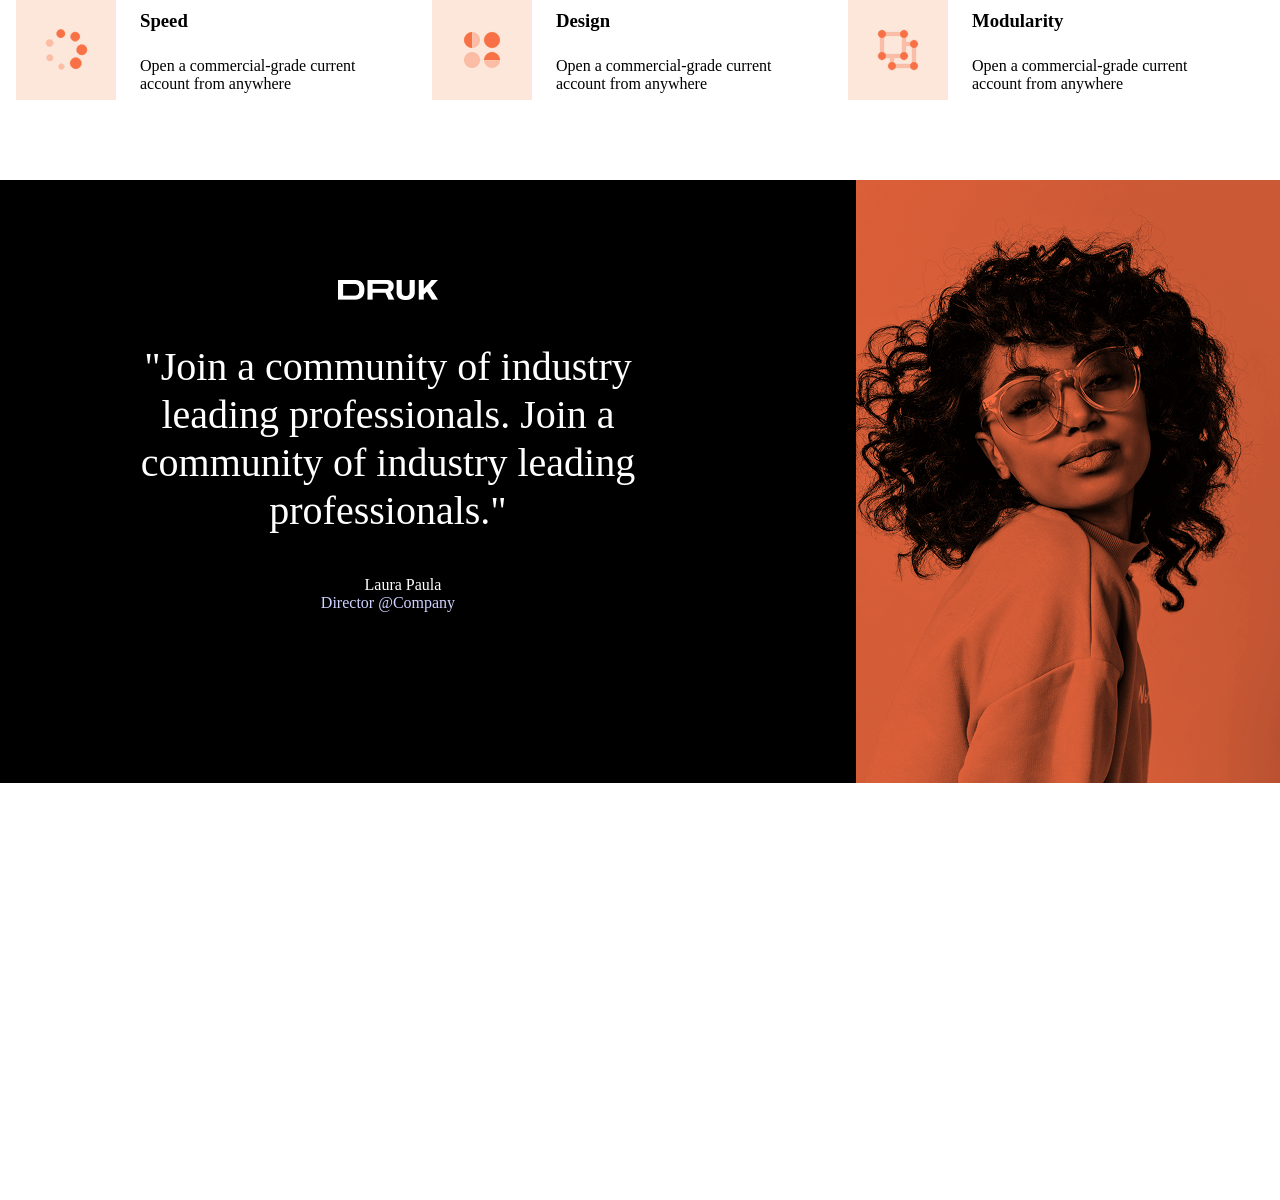
==== project2/index.html @ 960d036e "yangilashss" ====
<!DOCTYPE html>
<html lang="en">
<head>
    <meta charset="UTF-8">
    <title>11</title>
    <link rel="stylesheet" href="main.css">
</head>
<body>
<div class="container">
    <div class="div__box">
        <div class="div_box__one">
            <img class="div__box__one__img" src="img/Frame.png" alt="Frame 1">
            <div>
                <h3 class="div__box__one__h">Speed</h3>
                <p class="div__box__one__p">Open a commercial-grade current account from anywhere</p>
            </div>
        </div>
        <div class="div_box__one">
            <img class="div__box__one__img" src="img/Frame2.png " alt="Frame 2">
            <div>
                <h3 class="div__box__one__h">Design</h3>
                <p class="div__box__one__p">Open a commercial-grade current account from anywhere</p>
            </div>
        </div>
        <div class="div_box__one">
            <img class="div__box__one__img" src="img/Frame3.png" alt="Frame 3" width="100" height="100">
            <div>
                <h3 class="div__box__one__h">Modularity</h3>
                <p class="div__box__one__p">Open a commercial-grade current account from anywhere</p>
            </div>


        </div>


    </div>
    <div class="div__box__second">
        <div class="druk__box">
            <div style="text-align: center; ">
                <img src="img/IMAGE.png" alt="IMAGE" class="druk__box__img">
                <p class="text">"Join a community of industry
                    leading professionals. Join a
                    community of industry leading
                    professionals."</p>
                <p class="text2">Laura Paula </p>
                <p class="text3">Director @Company</p>
            </div>
            <div class="Red__girl__box">
                <img src="img/RedGirls.png" alt="girl">
            </div>

        </div>

    </div>


</div>

</body>
</html>
---- project2/main.css ----
* {
    box-sizing: border-box;
    margin: 0;
    padding: 0;
}

body {
    height: 1200px;
}

.div__box {
    display: flex;
    width: 1280px;
    height: 100px;
    justify-content: center;
    margin: 0 auto;
    margin-bottom: 80px;
}

.div_box__one {
    width: 416px;
    height: 100px;
    display: flex;
    gap: 24px;
    column-gap: 24px;

}

.div__box__one__h {
    padding-top: 10px;
    margin-bottom: 25px;
    height: 32px;
    width: 74px;
}

.div__box__one__p {
    height: 48px;
    width: 257px;
}

.div__box__second {
    height: 603px;
    width: 1280px;
    background-color: black;
    margin: 0 auto;
}

.druk__box {
    display: flex;
    width: 610px;
    height: 403px;
    margin-right:143px;
    margin-left:100px;
    justify-content: space-between;
}
.druk__box__img {
    width:100px;
    height:20px;
    margin-bottom: 39px;
    margin-top: 100px;
}
.texts__box {
    width: 156px;
    height: 51px;
    margin-bottom:20px;
}
.text {
    color: white;
    width: 576px;
    height: 192px;
    font-size:40px;
    line-height: 48px;
    margin-bottom:41px;
}
.text2 {
    color: white;
    padding-left:30px
}
.text3 {
    color: #ced2ff;
}

.Red__girl__box {
    margin-left: 180px;
}
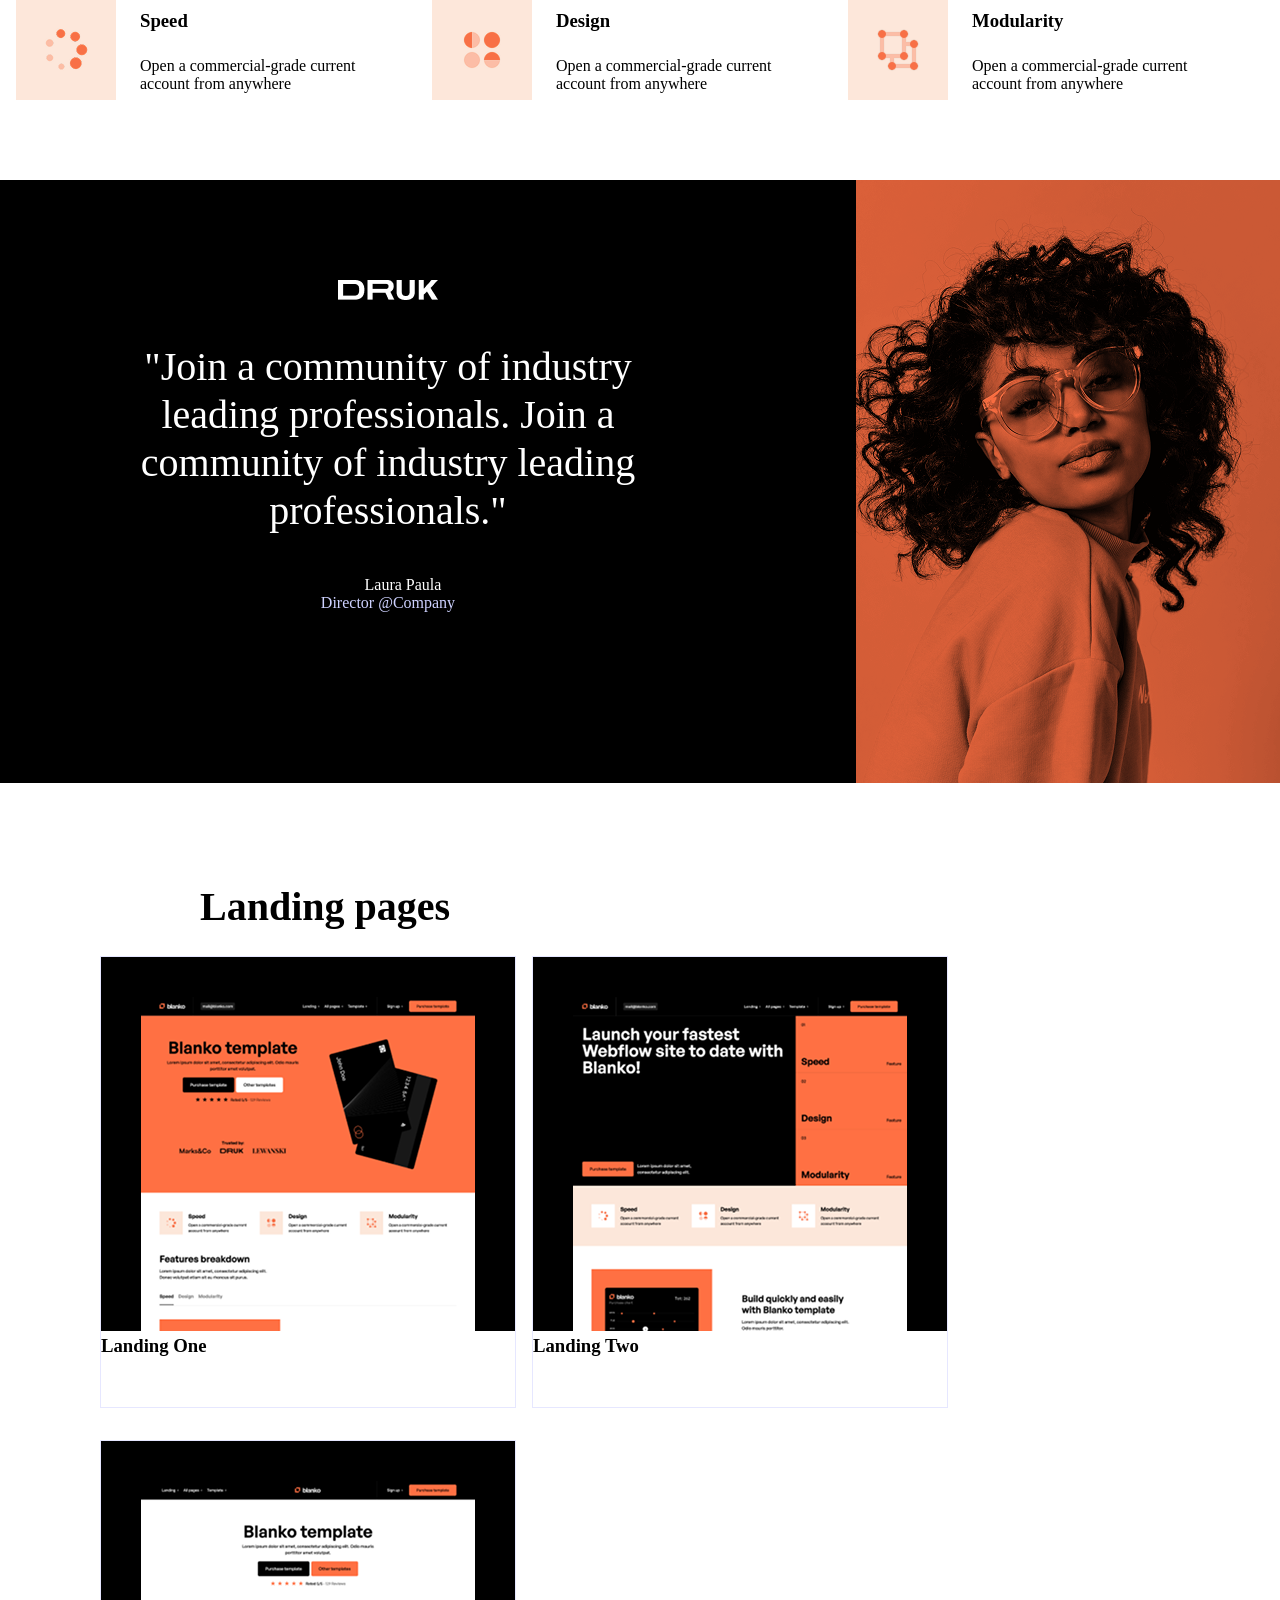
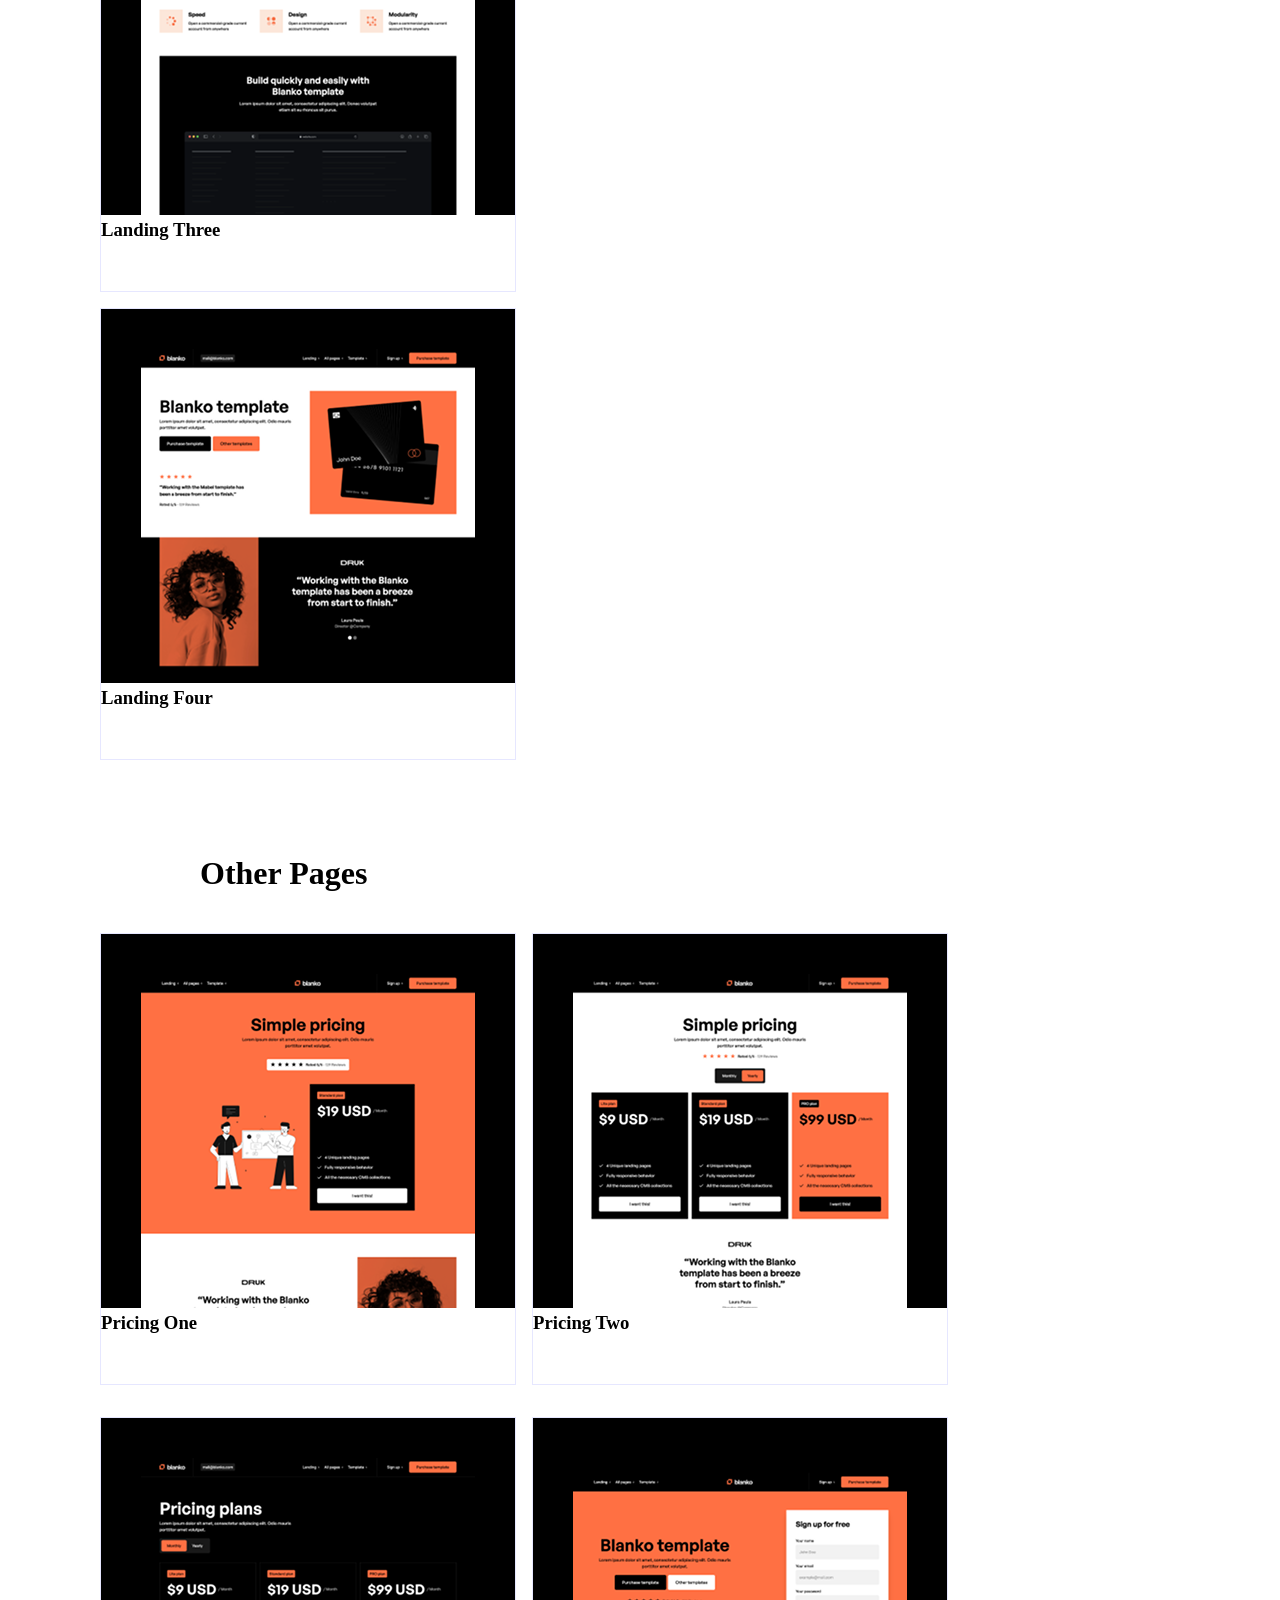
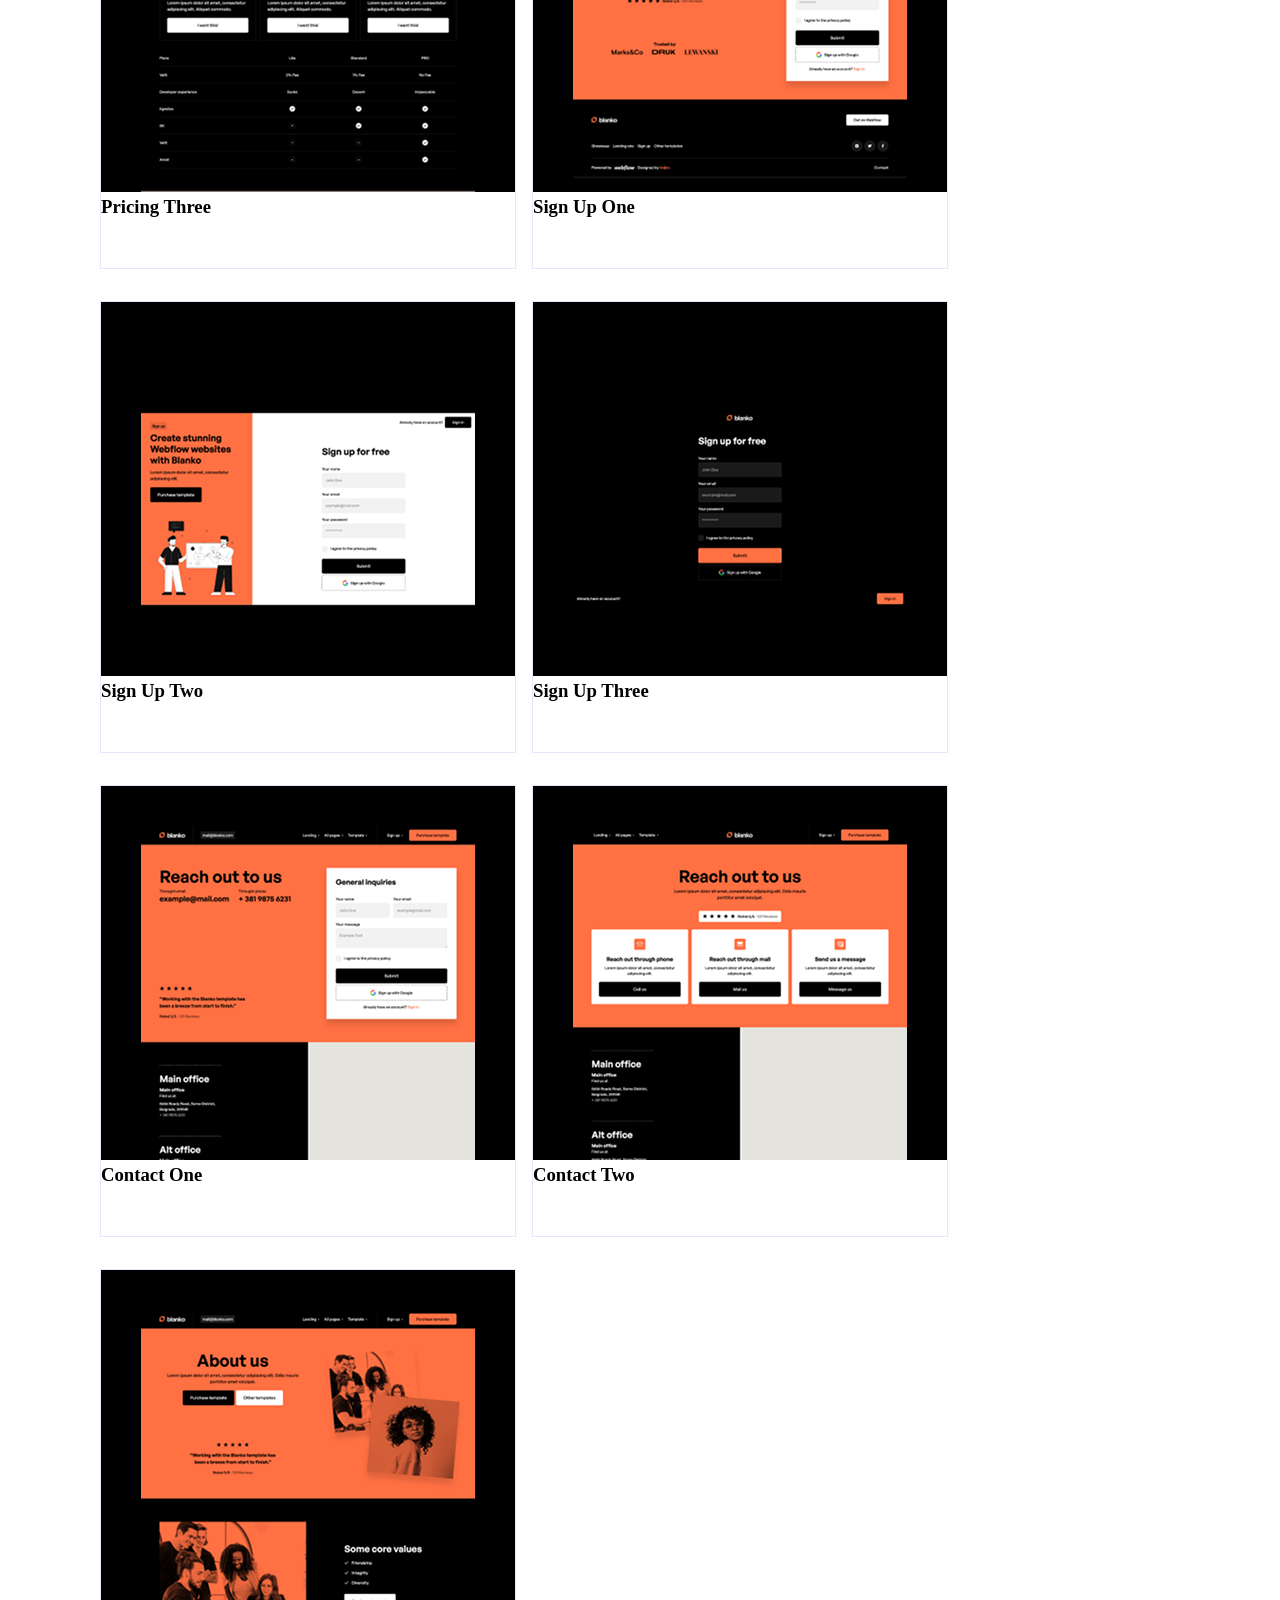
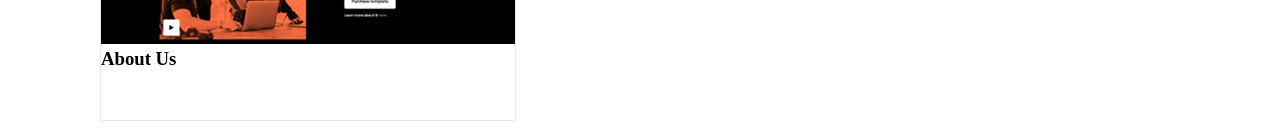
==== commit 69804cbe: "100%" ====
--- a/project2/index.html
+++ b/project2/index.html
@@ -54,7 +54,75 @@
     </div>
 
 
+    <div class="section__third">
+
+        <h1 class="h1">Landing pages</h1>
+
+        <div class="section__third__box">
+            <div class="section__third__box__one">
+                <img src="img/LandingOne.png" alt="Landing One">
+                <h3>Landing One</h3></div>
+            <div class="section__third__box__one">
+                <img src="img/LandingTwo.png" alt="Landing Two">
+                <h3>Landing Two</h3>
+            </div>
+            <div class="section__third__box__one">
+
+                <img src="img/LandingThree.png " alt="Landing Three">
+
+                <h3>Landing Three</h3>
+            </div>
+        </div>
+
+        <div class="section__third__box">
+            <div class="section__third__box__one">
+
+                <img src="img/LandingFour.png" alt="Landing Four">
+
+                <h3>Landing Four</h3>
+            </div>
+        </div>
+
+    <div class="section__fourth__box">
+        <h1 style="padding-left:100px;padding-top:79px;margin-bottom:25px;width:100%; ">Other Pages</h1>
+        <div class="section__fourth__box__one">
+            <img src="img/PricingOne.png" alt="Pricing One">
+            <h3>Pricing One</h3>
+        </div>
+        <div class="section__fourth__box__one">
+            <img src="img/PricingTwo.png" alt="Pricing Two">
+            <h3>Pricing Two</h3>
+        </div>
+        <div class="section__fourth__box__one">
+            <img src="img/PricingThree.png" alt="Pricing Three">
+            <h3>Pricing Three</h3>
+        </div>
+        <div class="section__fourth__box__one">
+            <img src="img/SignUpOne.png" alt="Signup One">
+            <h3>Sign Up One</h3>
+        </div>
+        <div class="section__fourth__box__one">
+            <img src="img/SignUpTwo.png" alt="Signup Two">
+            <h3>Sign Up Two</h3>
+        </div>
+        <div class="section__fourth__box__one">
+            <img src="img/SignUpThree.png" alt="Signup Three">
+            <h3>Sign Up Three</h3>
+        </div>
+        <div class="section__fourth__box__one">
+            <img src="img/ContactOne.png" alt="Signup One">
+            <h3>Contact One</h3>
+        </div>
+        <div class="section__fourth__box__one">
+            <img src="img/ContactTwo.png" alt="Contact Two">
+            <h3>Contact Two</h3>
+        </div>
+        <div class="section__fourth__box__one">
+            <img src="img/AboutUs.png" alt="About Us">
+            <h3>About Us</h3>
+        </div>
+    </div>
+    </div>
 </div>
-
 </body>
 </html>
--- a/project2/main.css
+++ b/project2/main.css
@@ -43,6 +43,7 @@
     width: 1280px;
     background-color: black;
     margin: 0 auto;
+    margin-bottom:100px;
 }
 
 .druk__box {
@@ -84,3 +85,39 @@
     margin-left: 180px;
 }
 
+
+
+.h1 {
+
+    padding-left: 200px;
+    font-size:40px;
+    line-height: 48px;
+    font-weight: 700px;
+    margin-bottom: 25px;
+}
+.section__third__box {
+    display: flex;
+    flex-wrap: wrap;
+    gap: 16px;
+    padding-left: 100px;
+
+
+}
+.section__third__box__one {
+    height: 452px;
+    width: 416px;
+    border:1px solid #e6e7ff;
+    margin-bottom: 16px;
+}
+.section__fourth__box {
+    display: flex;
+    flex-wrap: wrap;
+    gap: 16px;
+    padding-left: 100px;
+}
+.section__fourth__box__one {
+    height: 452px;
+    width: 416px;
+    border:1px solid #e6e7ff;
+    margin-bottom: 16px;
+}
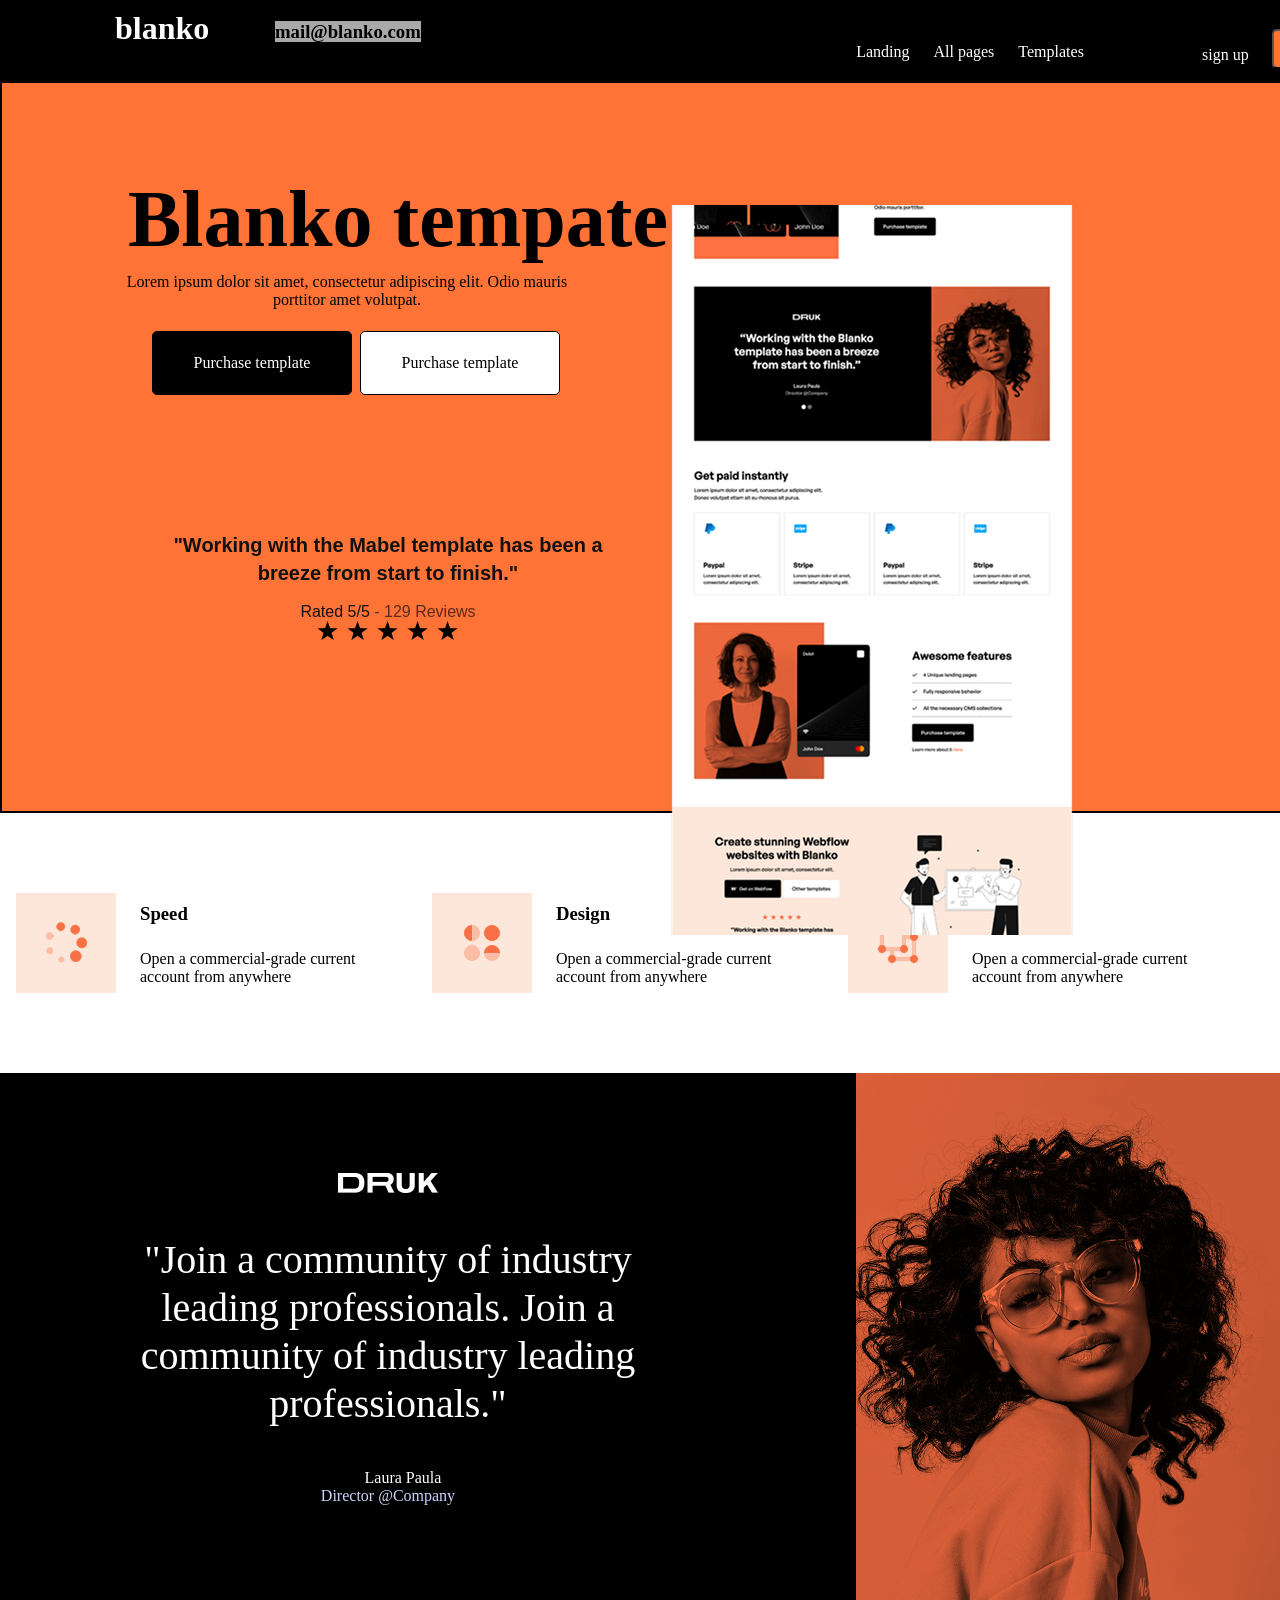
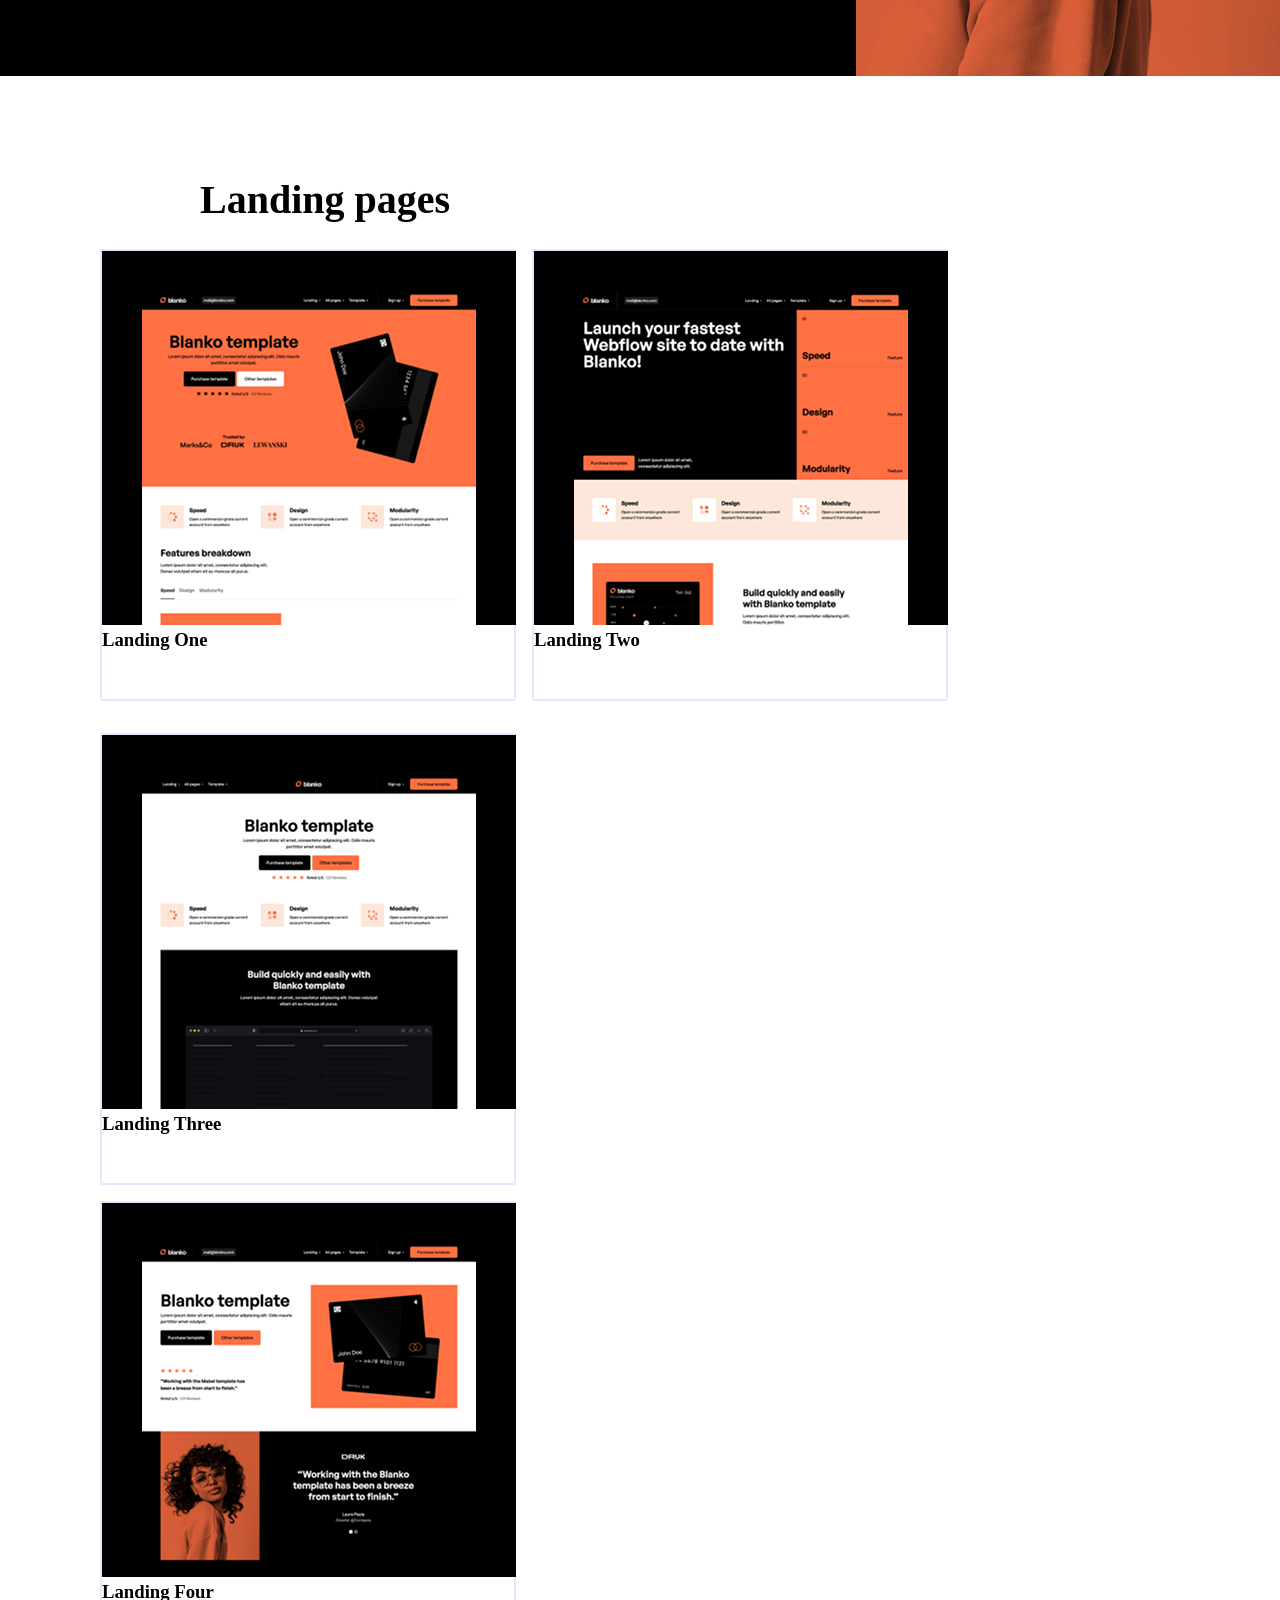
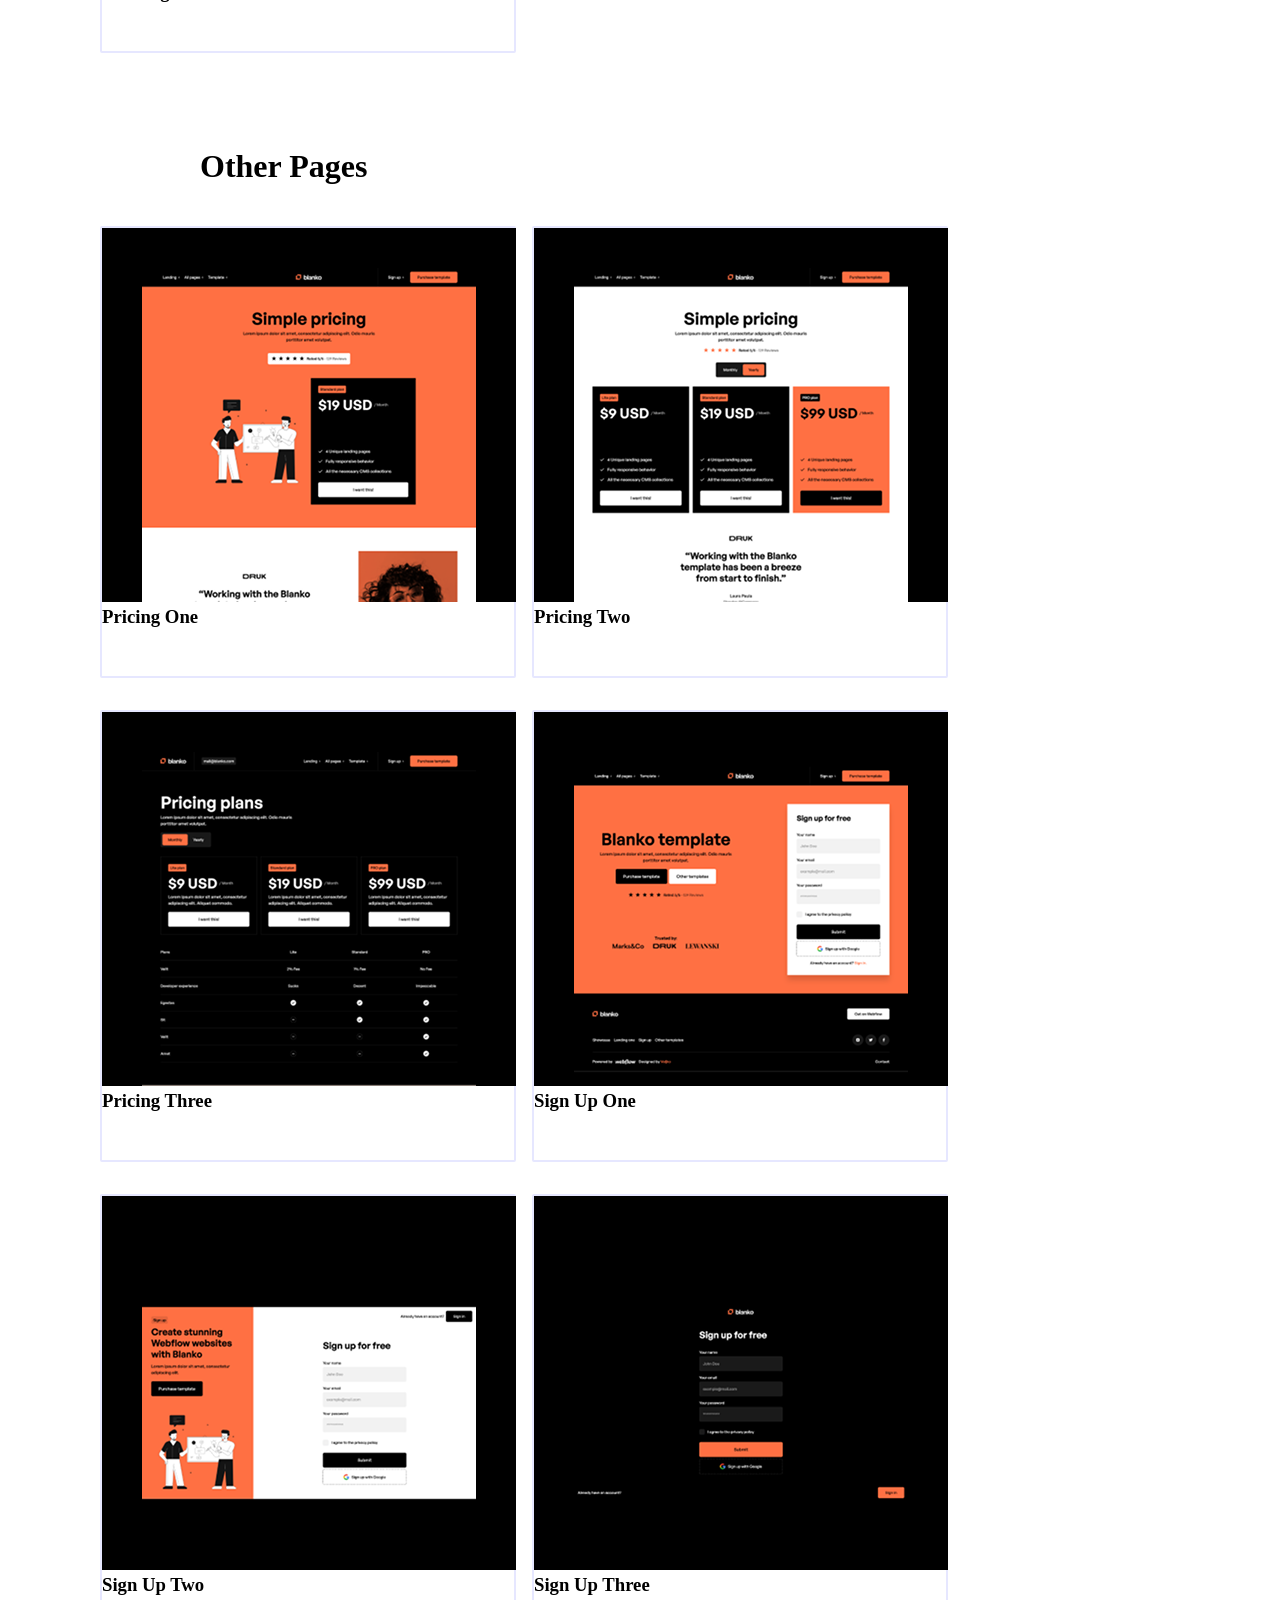
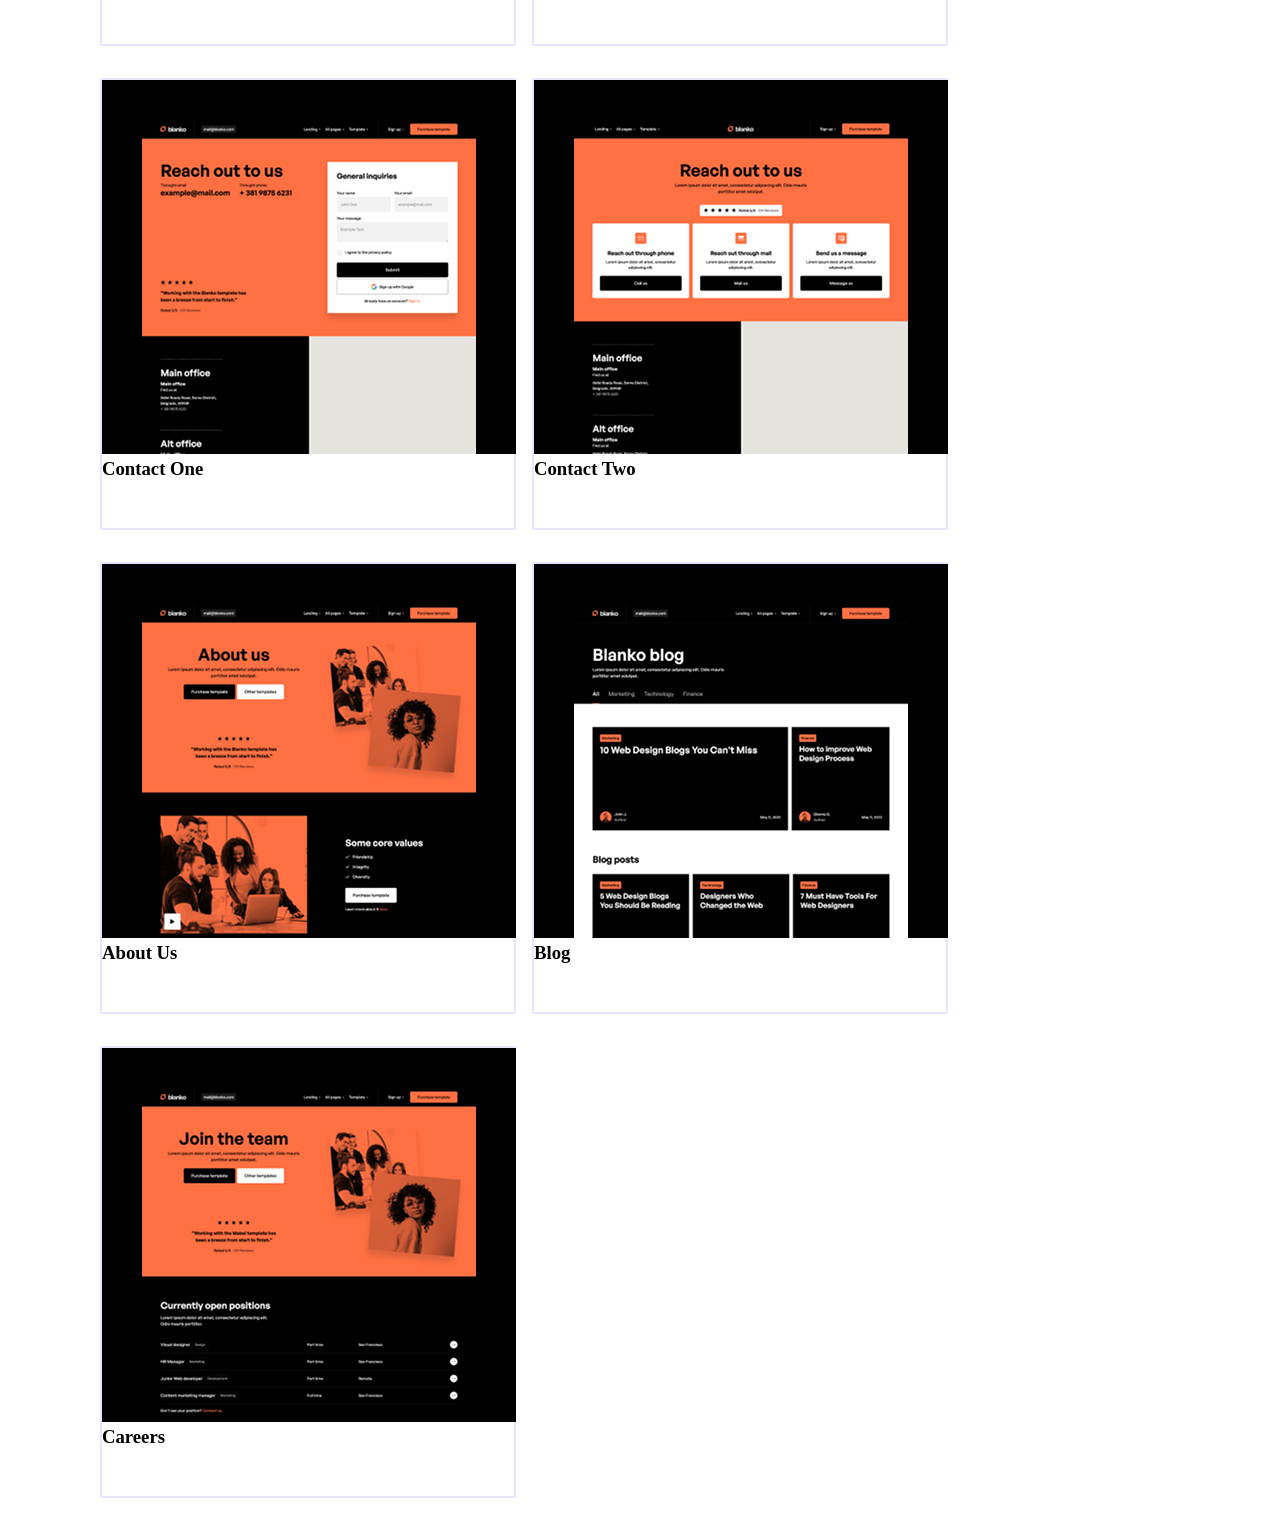
==== commit 3d8a1b9e: "upgrade" ====
--- a/project2/index.html
+++ b/project2/index.html
@@ -6,6 +6,41 @@
     <link rel="stylesheet" href="main.css">
 </head>
 <body>
+
+<header>
+    <div class="logo">
+        <div class="header">
+            <h1 class="blanko">blanko</h1>
+            <h3 class="mail" >mail@blanko.com</h3>
+            <div class="menu">
+            <p class="logo__text">Landing</p>
+            <p class="logo__text" > All pages</p>
+            <p class="logo__text" >Templates</p>
+            </div>
+            <p class="sign">sign up</p>
+            <button class="template">Purchase Template</button>
+        </div>
+        <div class="nav">
+            <div class="blanko__t">
+                <h1 class="blank_t">Blanko tempate</h1>
+                <p style="width:450px;margin-left:120px">Lorem ipsum dolor sit amet, consectetur adipiscing elit. Odio mauris
+                    porttitor amet volutpat.</p>
+                <div class="card__box">
+                    <div class="card1"><p class="card1__text">Purchase template</p></div>
+                    <div class="card"><p class="card__text">Purchase template</p></div>
+
+                    <div class="review">
+                        <p class="review__text">"Working with the Mabel template has been a breeze from start to finish."</p>
+                        <p class="review__rating">Rated 5/5 <span class="review__count">- 129 Reviews</span></p>
+                        <img src="img/stars.png" class="rewiev__stars" alt="stars">
+                    </div>
+                </div>
+                <img src="img/blankoIMG.png" class="blank__img" alt="blanko">
+            </div>
+
+        </div>
+    </div>
+</header>
 <div class="container">
     <div class="div__box">
         <div class="div_box__one">
@@ -83,45 +118,53 @@
             </div>
         </div>
 
-    <div class="section__fourth__box">
-        <h1 style="padding-left:100px;padding-top:79px;margin-bottom:25px;width:100%; ">Other Pages</h1>
-        <div class="section__fourth__box__one">
-            <img src="img/PricingOne.png" alt="Pricing One">
-            <h3>Pricing One</h3>
+        <div class="section__fourth__box">
+            <h1 style="padding-left:100px;padding-top:79px;margin-bottom:25px;width:100%; ">Other Pages</h1>
+            <div class="section__fourth__box__one">
+                <img src="img/PricingOne.png" alt="Pricing One">
+                <h3>Pricing One</h3>
+            </div>
+            <div class="section__fourth__box__one">
+                <img src="img/PricingTwo.png" alt="Pricing Two">
+                <h3>Pricing Two</h3>
+            </div>
+            <div class="section__fourth__box__one">
+                <img src="img/PricingThree.png" alt="Pricing Three">
+                <h3>Pricing Three</h3>
+            </div>
+            <div class="section__fourth__box__one">
+                <img src="img/SignUpOne.png" alt="Signup One">
+                <h3>Sign Up One</h3>
+            </div>
+            <div class="section__fourth__box__one">
+                <img src="img/SignUpTwo.png" alt="Signup Two">
+                <h3>Sign Up Two</h3>
+            </div>
+            <div class="section__fourth__box__one">
+                <img src="img/SignUpThree.png" alt="Signup Three">
+                <h3>Sign Up Three</h3>
+            </div>
+            <div class="section__fourth__box__one">
+                <img src="img/ContactOne.png" alt="Signup One">
+                <h3>Contact One</h3>
+            </div>
+            <div class="section__fourth__box__one">
+                <img src="img/ContactTwo.png" alt="Contact Two">
+                <h3>Contact Two</h3>
+            </div>
+            <div class="section__fourth__box__one">
+                <img src="img/AboutUs.png" alt="About Us">
+                <h3>About Us</h3>
+            </div>
+            <div class="section__fourth__box__one">
+                <img src="img/Blog.png" alt="Blog">
+                <h3>Blog</h3>
+            </div>
+            <div class="section__fourth__box__one">
+                <img src="img/Careers.png" alt="Careers">
+                <h3>Careers</h3>
+            </div>
         </div>
-        <div class="section__fourth__box__one">
-            <img src="img/PricingTwo.png" alt="Pricing Two">
-            <h3>Pricing Two</h3>
-        </div>
-        <div class="section__fourth__box__one">
-            <img src="img/PricingThree.png" alt="Pricing Three">
-            <h3>Pricing Three</h3>
-        </div>
-        <div class="section__fourth__box__one">
-            <img src="img/SignUpOne.png" alt="Signup One">
-            <h3>Sign Up One</h3>
-        </div>
-        <div class="section__fourth__box__one">
-            <img src="img/SignUpTwo.png" alt="Signup Two">
-            <h3>Sign Up Two</h3>
-        </div>
-        <div class="section__fourth__box__one">
-            <img src="img/SignUpThree.png" alt="Signup Three">
-            <h3>Sign Up Three</h3>
-        </div>
-        <div class="section__fourth__box__one">
-            <img src="img/ContactOne.png" alt="Signup One">
-            <h3>Contact One</h3>
-        </div>
-        <div class="section__fourth__box__one">
-            <img src="img/ContactTwo.png" alt="Contact Two">
-            <h3>Contact Two</h3>
-        </div>
-        <div class="section__fourth__box__one">
-            <img src="img/AboutUs.png" alt="About Us">
-            <h3>About Us</h3>
-        </div>
-    </div>
     </div>
 </div>
 </body>
--- a/project2/main.css
+++ b/project2/main.css
@@ -6,6 +6,153 @@
 
 body {
     height: 1200px;
+}
+
+
+.header {
+    width: 1440px;
+    height: 81px;
+    border:2px solid black;
+    background-color:black ;
+}
+.menu {
+    display: flex;
+    color:white;
+    gap: 24px;
+    justify-content: center;
+    margin-left: 500px;
+}
+.template {
+    display: flex;
+    justify-content: center;
+    align-items: center;
+    width: 150px;
+    height: 40px;
+    background-color: #ff7337;
+    position: relative;
+    left:1270px;
+    bottom:50px;
+    border-radius: 5px;
+}
+.mail {
+    display: inline;
+    border:1px solid black;
+    background-color:darkgray ;
+    height: 32px;
+    width: 151px;
+    margin-left:272px;
+}
+.card__box {
+    display: flex;
+    margin-left:150px;
+    gap:8px;
+    margin-top:22px;
+}
+.card1 {
+    display: flex;
+    width: 200px;
+    height: 64px;
+    border-radius: 5px;
+    border: 1px solid black;
+    align-items: center;
+    justify-content: center;
+    background-color:black ;
+    color:white;
+}
+.card1:hover {
+    background-color:white;
+    color:black;
+}
+
+.card {
+    display: flex;
+    width: 200px;
+    height: 64px;
+    border-radius: 5px;
+    border: 1px solid black;
+    align-items: center;
+    justify-content: center;
+    background-color:white ;
+}
+.card:hover {
+    background-color:black;
+    color:white;
+}
+.card__img {
+    margin-top: 220px;
+    margin-left: -300px;
+}
+.blanko__t {
+    text-align: center;
+}
+.review {
+    margin-top: 200px;
+    text-align: center;
+    margin-left: -400px;
+    width: 440px;
+}
+
+.review__text {
+    font-family: Arial, sans-serif;
+    font-size: 20px;
+    font-weight: 700;
+    line-height: 28px;
+    color: #111;
+    margin-bottom: 16px;
+}
+
+.review__rating {
+    font-family: Arial, sans-serif;
+    font-size: 16px;
+    color: #111;
+}
+
+.review__count {
+    color: #5a2a1a;
+}
+.review__stars {
+    display: block;
+    margin: 24px auto 0;
+    width: 150px;
+}
+.blanko {
+    width: 76px;
+    height: 19px;
+    padding-top:8px;
+    padding-left:113px;
+    margin-right:5px;
+    color:white;
+}
+.sign {
+    color:white;
+    display: flex;
+    margin-left:1200px;
+    position: relative;
+    bottom:15px;
+}
+.blank_t {
+    font-size:80px ;
+    width:556px;
+    height:72px;
+    margin-left:118px;
+    margin-top:91px;
+    margin-bottom:27px
+}
+.blank__img {
+    position: absolute;
+    bottom:-35px;
+    right:200px;
+    width: 417px;
+    height: 730px;
+    object-fit: cover;
+
+}
+.nav {
+    width: 1440px;
+    height: 732px;
+    border:2px solid black;
+    background-color:#ff7337 ;
+    margin-bottom: 80px;
 }
 
 .div__box {
@@ -43,40 +190,45 @@
     width: 1280px;
     background-color: black;
     margin: 0 auto;
-    margin-bottom:100px;
+    margin-bottom: 100px;
 }
 
 .druk__box {
     display: flex;
     width: 610px;
     height: 403px;
-    margin-right:143px;
-    margin-left:100px;
+    margin-right: 143px;
+    margin-left: 100px;
     justify-content: space-between;
 }
+
 .druk__box__img {
-    width:100px;
-    height:20px;
+    width: 100px;
+    height: 20px;
     margin-bottom: 39px;
     margin-top: 100px;
 }
+
 .texts__box {
     width: 156px;
     height: 51px;
-    margin-bottom:20px;
-}
+    margin-bottom: 20px;
+}
+
 .text {
     color: white;
     width: 576px;
     height: 192px;
-    font-size:40px;
+    font-size: 40px;
     line-height: 48px;
-    margin-bottom:41px;
-}
+    margin-bottom: 41px;
+}
+
 .text2 {
     color: white;
-    padding-left:30px
-}
+    padding-left: 30px
+}
+
 .text3 {
     color: #ced2ff;
 }
@@ -86,29 +238,29 @@
 }
 
 
-
 .h1 {
-
     padding-left: 200px;
-    font-size:40px;
+    font-size: 40px;
     line-height: 48px;
-    font-weight: 700px;
+    font-weight: 700;
     margin-bottom: 25px;
 }
+
 .section__third__box {
     display: flex;
     flex-wrap: wrap;
     gap: 16px;
     padding-left: 100px;
-
-
-}
+}
+
 .section__third__box__one {
     height: 452px;
     width: 416px;
-    border:1px solid #e6e7ff;
+    border: 2px solid #e6e7ff;
+    border-radius: 2px;
     margin-bottom: 16px;
 }
+
 .section__fourth__box {
     display: flex;
     flex-wrap: wrap;
@@ -118,6 +270,7 @@
 .section__fourth__box__one {
     height: 452px;
     width: 416px;
-    border:1px solid #e6e7ff;
+    border: 2px solid #e6e7ff;
     margin-bottom: 16px;
+    border-radius: 2px;
 }
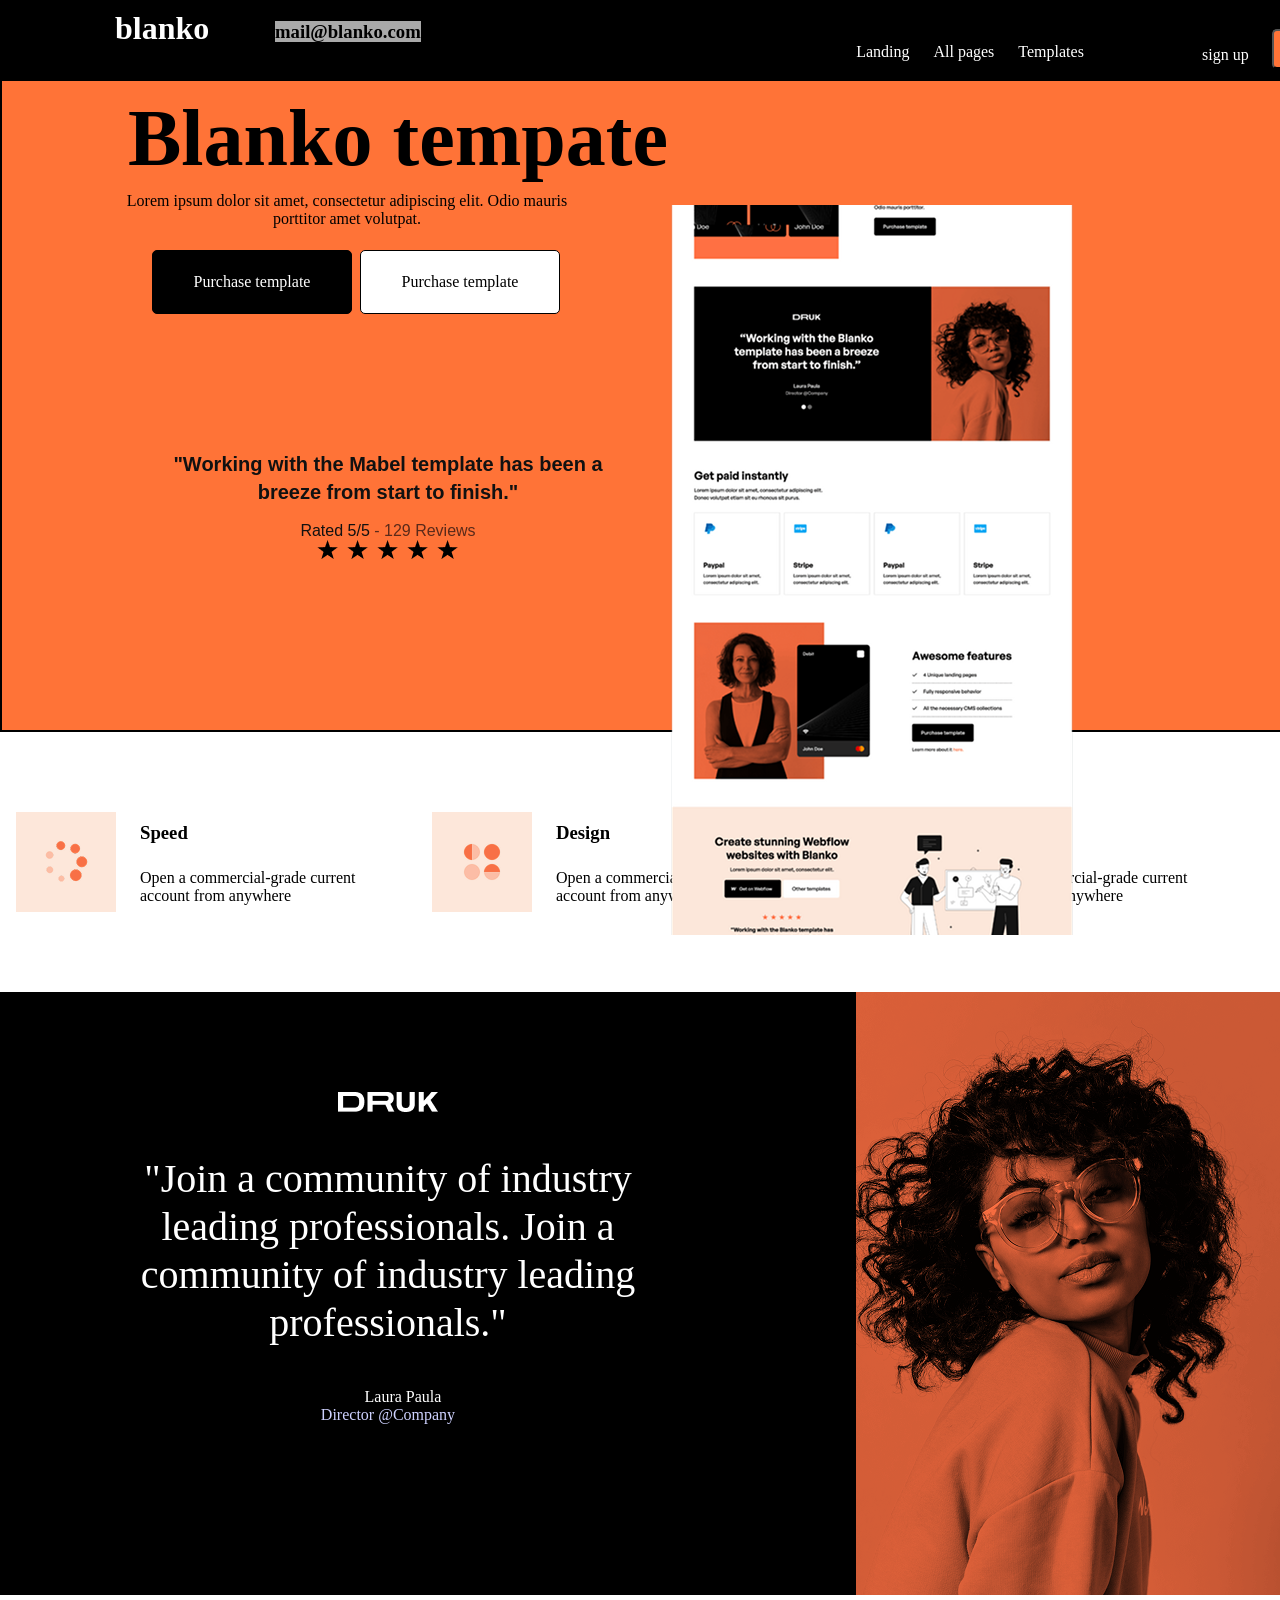
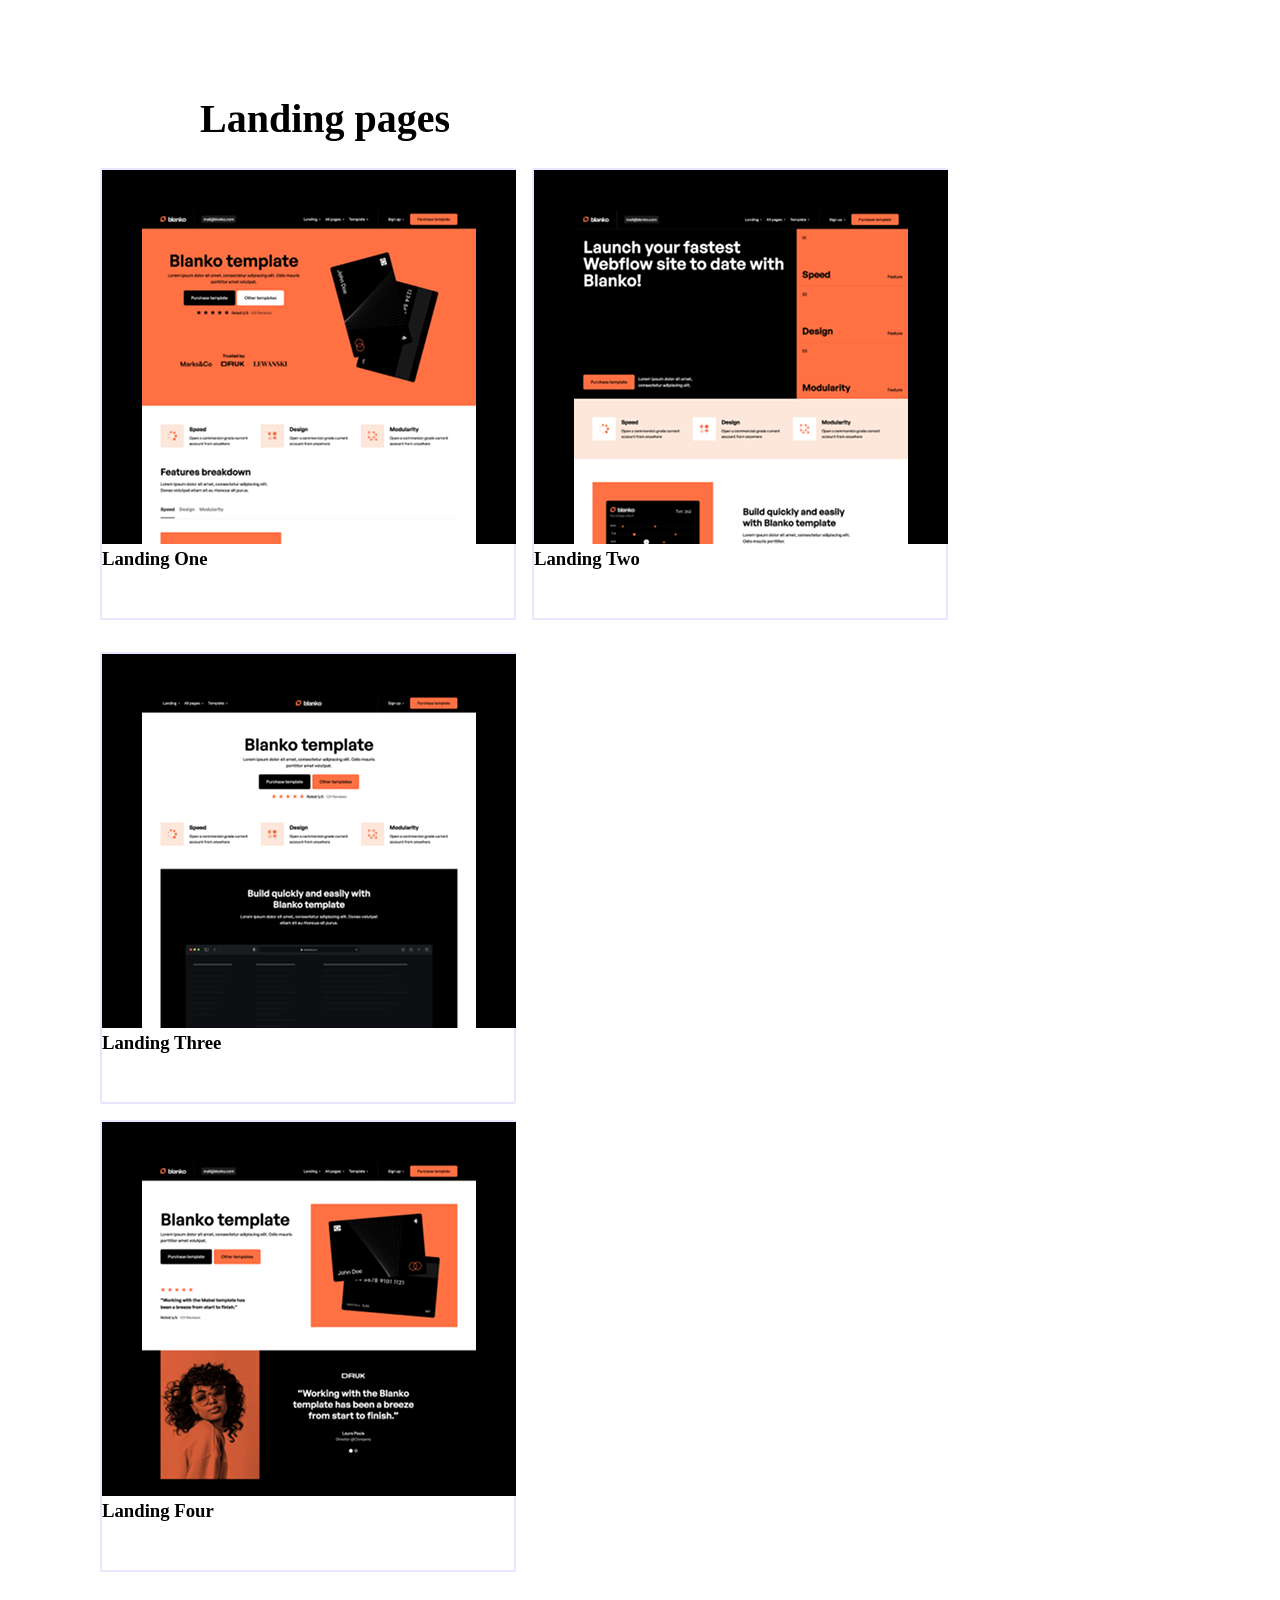
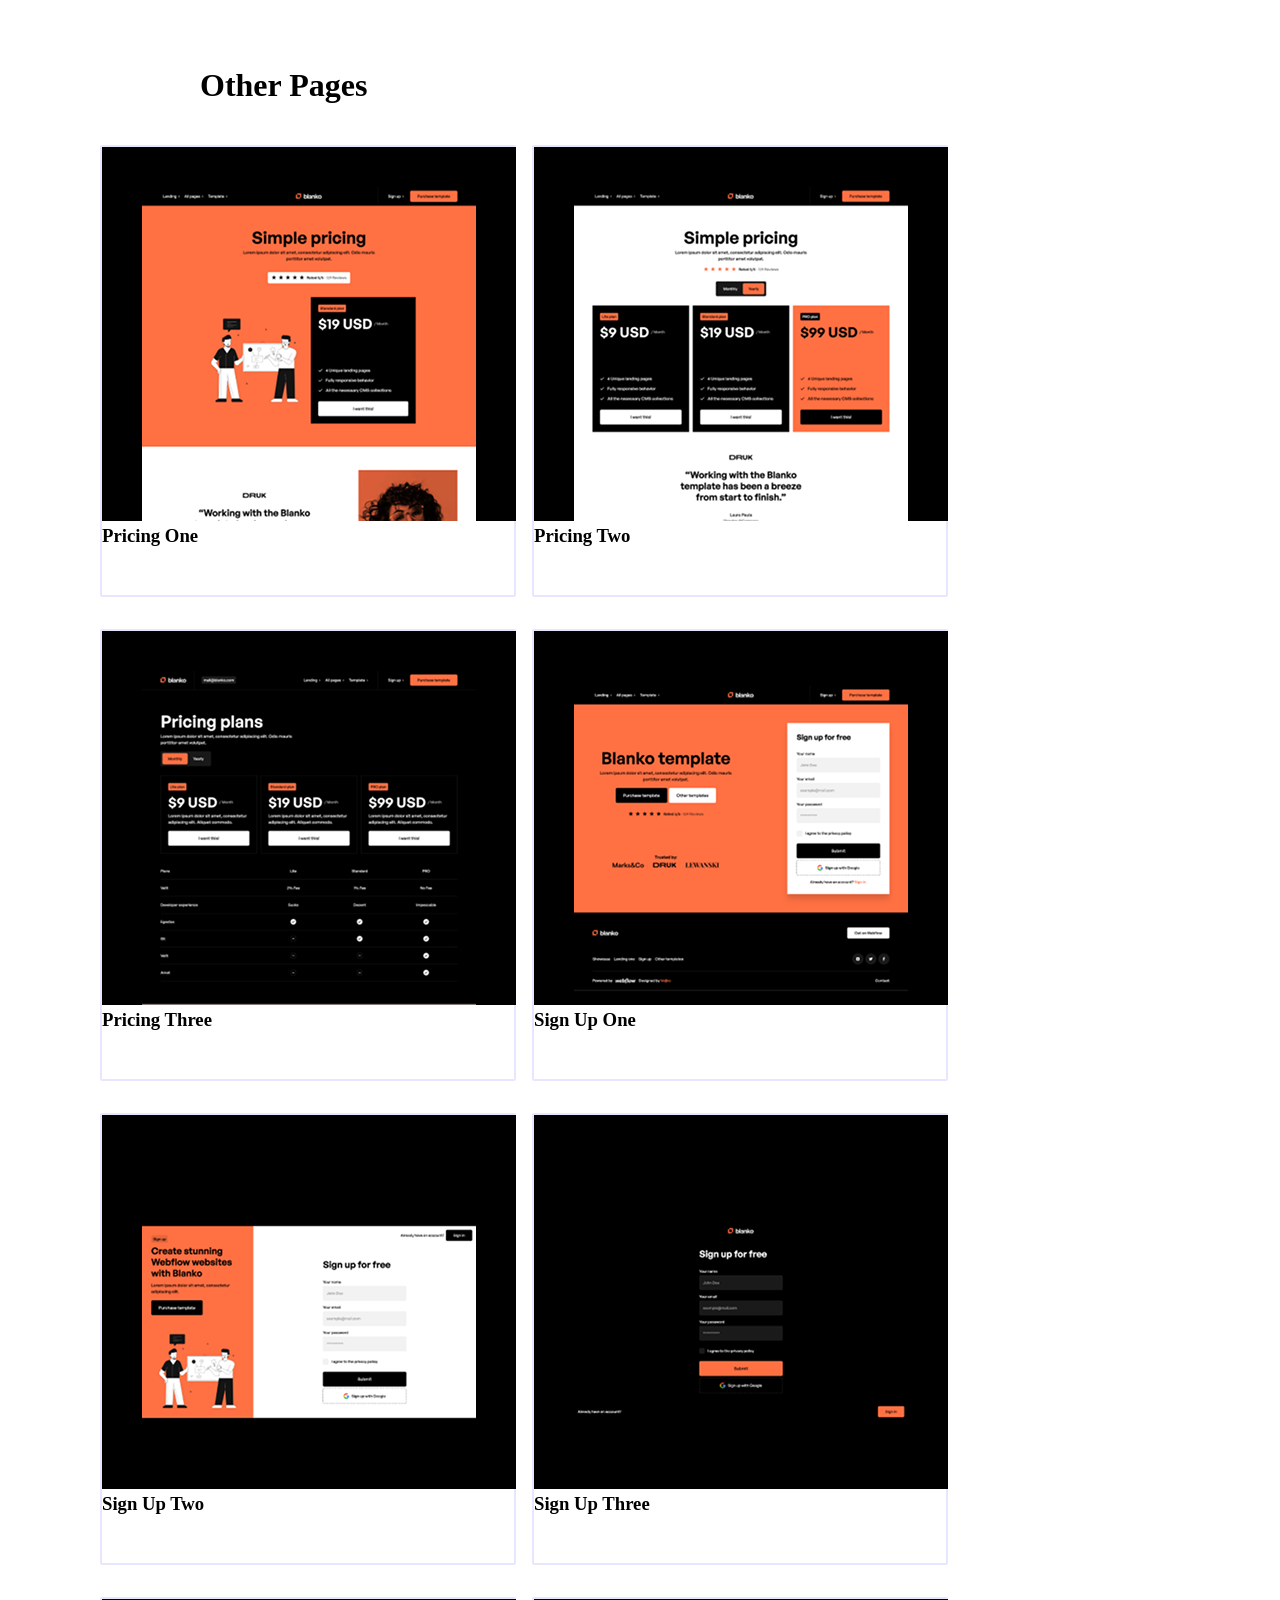
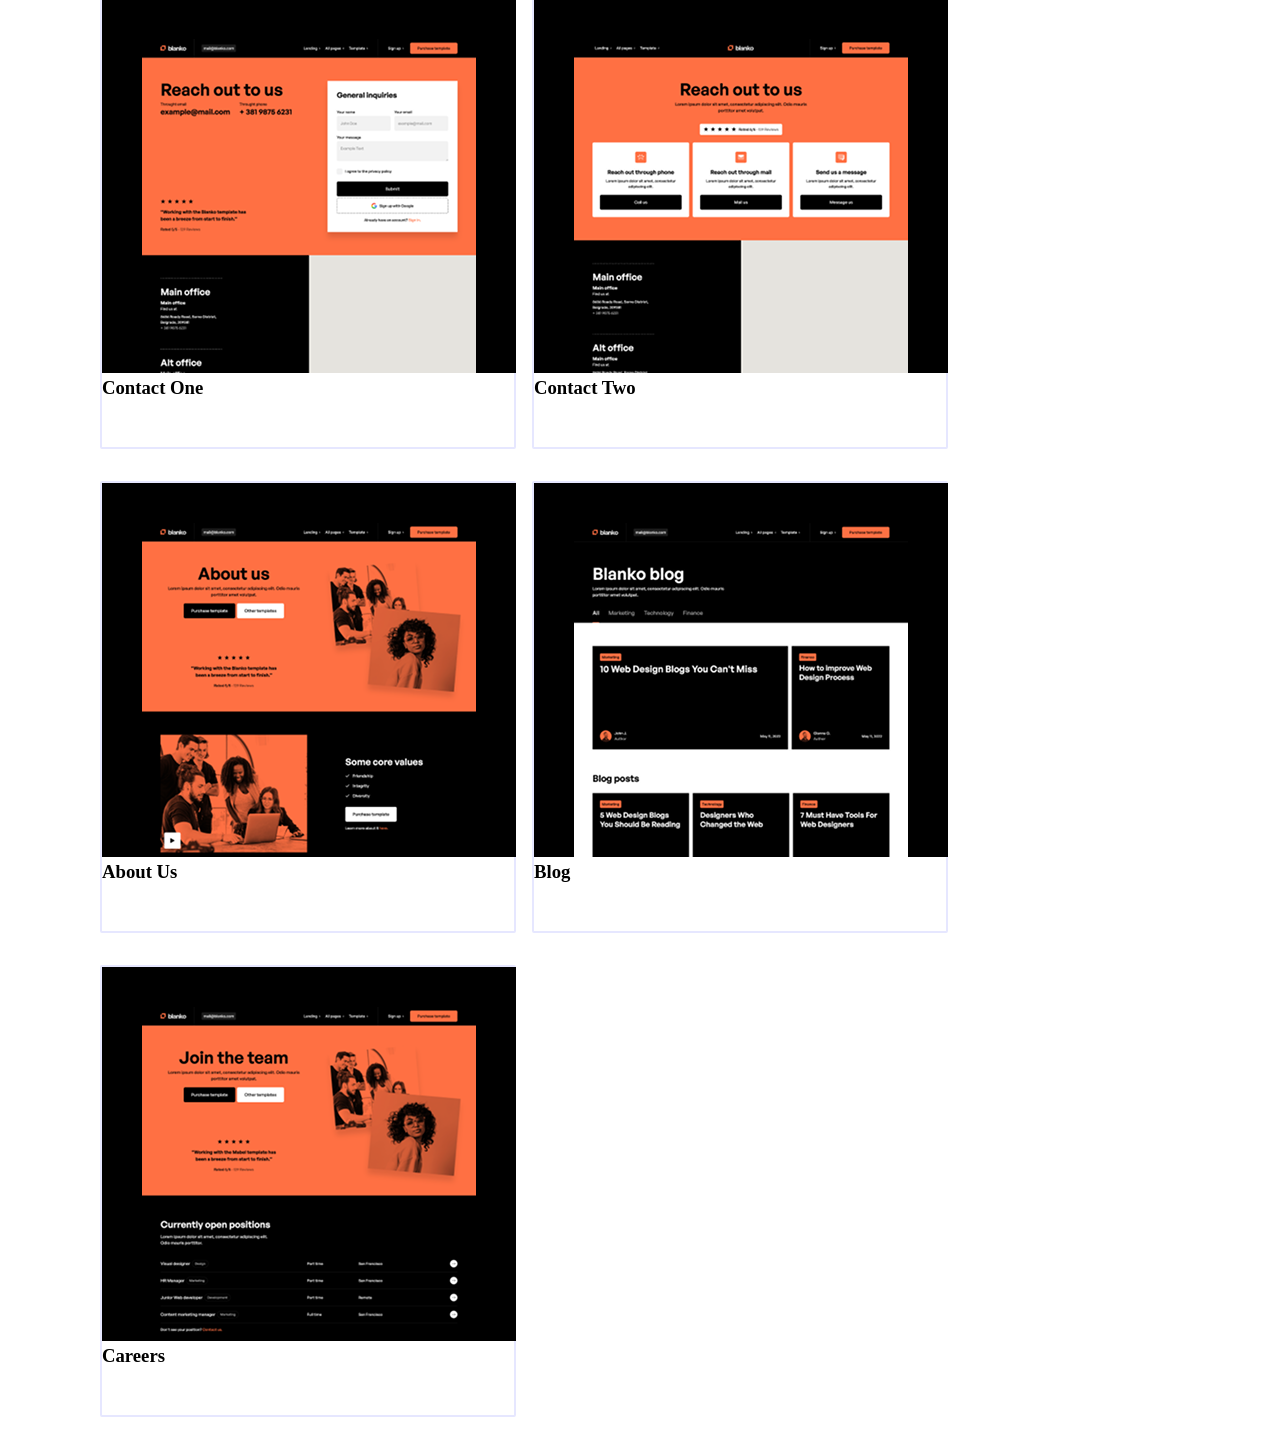
==== commit 2d216662: "upgradee" ====
--- a/project2/index.html
+++ b/project2/index.html
@@ -11,11 +11,11 @@
     <div class="logo">
         <div class="header">
             <h1 class="blanko">blanko</h1>
-            <h3 class="mail" >mail@blanko.com</h3>
+            <h3 class="mail">mail@blanko.com</h3>
             <div class="menu">
-            <p class="logo__text">Landing</p>
-            <p class="logo__text" > All pages</p>
-            <p class="logo__text" >Templates</p>
+                <p class="logo__text">Landing</p>
+                <p class="logo__text"> All pages</p>
+                <p class="logo__text">Templates</p>
             </div>
             <p class="sign">sign up</p>
             <button class="template">Purchase Template</button>
@@ -23,14 +23,16 @@
         <div class="nav">
             <div class="blanko__t">
                 <h1 class="blank_t">Blanko tempate</h1>
-                <p style="width:450px;margin-left:120px">Lorem ipsum dolor sit amet, consectetur adipiscing elit. Odio mauris
+                <p style="width:450px;margin-left:120px">Lorem ipsum dolor sit amet, consectetur adipiscing elit. Odio
+                    mauris
                     porttitor amet volutpat.</p>
                 <div class="card__box">
                     <div class="card1"><p class="card1__text">Purchase template</p></div>
                     <div class="card"><p class="card__text">Purchase template</p></div>
 
                     <div class="review">
-                        <p class="review__text">"Working with the Mabel template has been a breeze from start to finish."</p>
+                        <p class="review__text">"Working with the Mabel template has been a breeze from start to
+                            finish."</p>
                         <p class="review__rating">Rated 5/5 <span class="review__count">- 129 Reviews</span></p>
                         <img src="img/stars.png" class="rewiev__stars" alt="stars">
                     </div>
--- a/project2/main.css
+++ b/project2/main.css
@@ -12,16 +12,18 @@
 .header {
     width: 1440px;
     height: 81px;
-    border:2px solid black;
-    background-color:black ;
-}
+    border: 2px solid black;
+    background-color: black;
+}
+
 .menu {
     display: flex;
-    color:white;
+    color: white;
     gap: 24px;
     justify-content: center;
     margin-left: 500px;
 }
+
 .template {
     display: flex;
     justify-content: center;
@@ -30,24 +32,27 @@
     height: 40px;
     background-color: #ff7337;
     position: relative;
-    left:1270px;
-    bottom:50px;
+    left: 1270px;
+    bottom: 50px;
     border-radius: 5px;
 }
+
 .mail {
     display: inline;
-    border:1px solid black;
-    background-color:darkgray ;
+    border: 1px solid black;
+    background-color: darkgray;
     height: 32px;
     width: 151px;
-    margin-left:272px;
-}
+    margin-left: 272px;
+}
+
 .card__box {
     display: flex;
-    margin-left:150px;
-    gap:8px;
-    margin-top:22px;
-}
+    margin-left: 150px;
+    gap: 8px;
+    margin-top: 22px;
+}
+
 .card1 {
     display: flex;
     width: 200px;
@@ -56,12 +61,13 @@
     border: 1px solid black;
     align-items: center;
     justify-content: center;
-    background-color:black ;
-    color:white;
-}
+    background-color: black;
+    color: white;
+}
+
 .card1:hover {
-    background-color:white;
-    color:black;
+    background-color: white;
+    color: black;
 }
 
 .card {
@@ -72,19 +78,23 @@
     border: 1px solid black;
     align-items: center;
     justify-content: center;
-    background-color:white ;
-}
+    background-color: white;
+}
+
 .card:hover {
-    background-color:black;
-    color:white;
-}
+    background-color: black;
+    color: white;
+}
+
 .card__img {
     margin-top: 220px;
     margin-left: -300px;
 }
+
 .blanko__t {
     text-align: center;
 }
+
 .review {
     margin-top: 200px;
     text-align: center;
@@ -110,48 +120,62 @@
 .review__count {
     color: #5a2a1a;
 }
+
 .review__stars {
     display: block;
     margin: 24px auto 0;
     width: 150px;
 }
+
 .blanko {
     width: 76px;
     height: 19px;
-    padding-top:8px;
-    padding-left:113px;
-    margin-right:5px;
-    color:white;
-}
+    padding-top: 8px;
+    padding-left: 113px;
+    margin-right: 5px;
+    color: white;
+}
+
 .sign {
-    color:white;
-    display: flex;
-    margin-left:1200px;
+    color: white;
+    display: flex;
+    margin-left: 1200px;
     position: relative;
-    bottom:15px;
-}
+    bottom: 15px;
+}
+
+.header {
+    position: fixed;
+    top: 0;
+    z-index: 1000;
+    background: #000;
+
+}
+
 .blank_t {
-    font-size:80px ;
-    width:556px;
-    height:72px;
-    margin-left:118px;
-    margin-top:91px;
-    margin-bottom:27px
-}
+    font-size: 80px;
+    width: 556px;
+    height: 72px;
+    margin-left: 118px;
+    margin-top: 91px;
+    margin-bottom: 27px
+}
+
 .blank__img {
     position: absolute;
-    bottom:-35px;
-    right:200px;
+    bottom: -35px;
+    right: 200px;
     width: 417px;
     height: 730px;
     object-fit: cover;
 
 }
+
 .nav {
     width: 1440px;
     height: 732px;
-    border:2px solid black;
-    background-color:#ff7337 ;
+    border: 2px solid black;
+    background-color: #ff7337;
     margin-bottom: 80px;
 }
 
@@ -267,6 +291,7 @@
     gap: 16px;
     padding-left: 100px;
 }
+
 .section__fourth__box__one {
     height: 452px;
     width: 416px;
